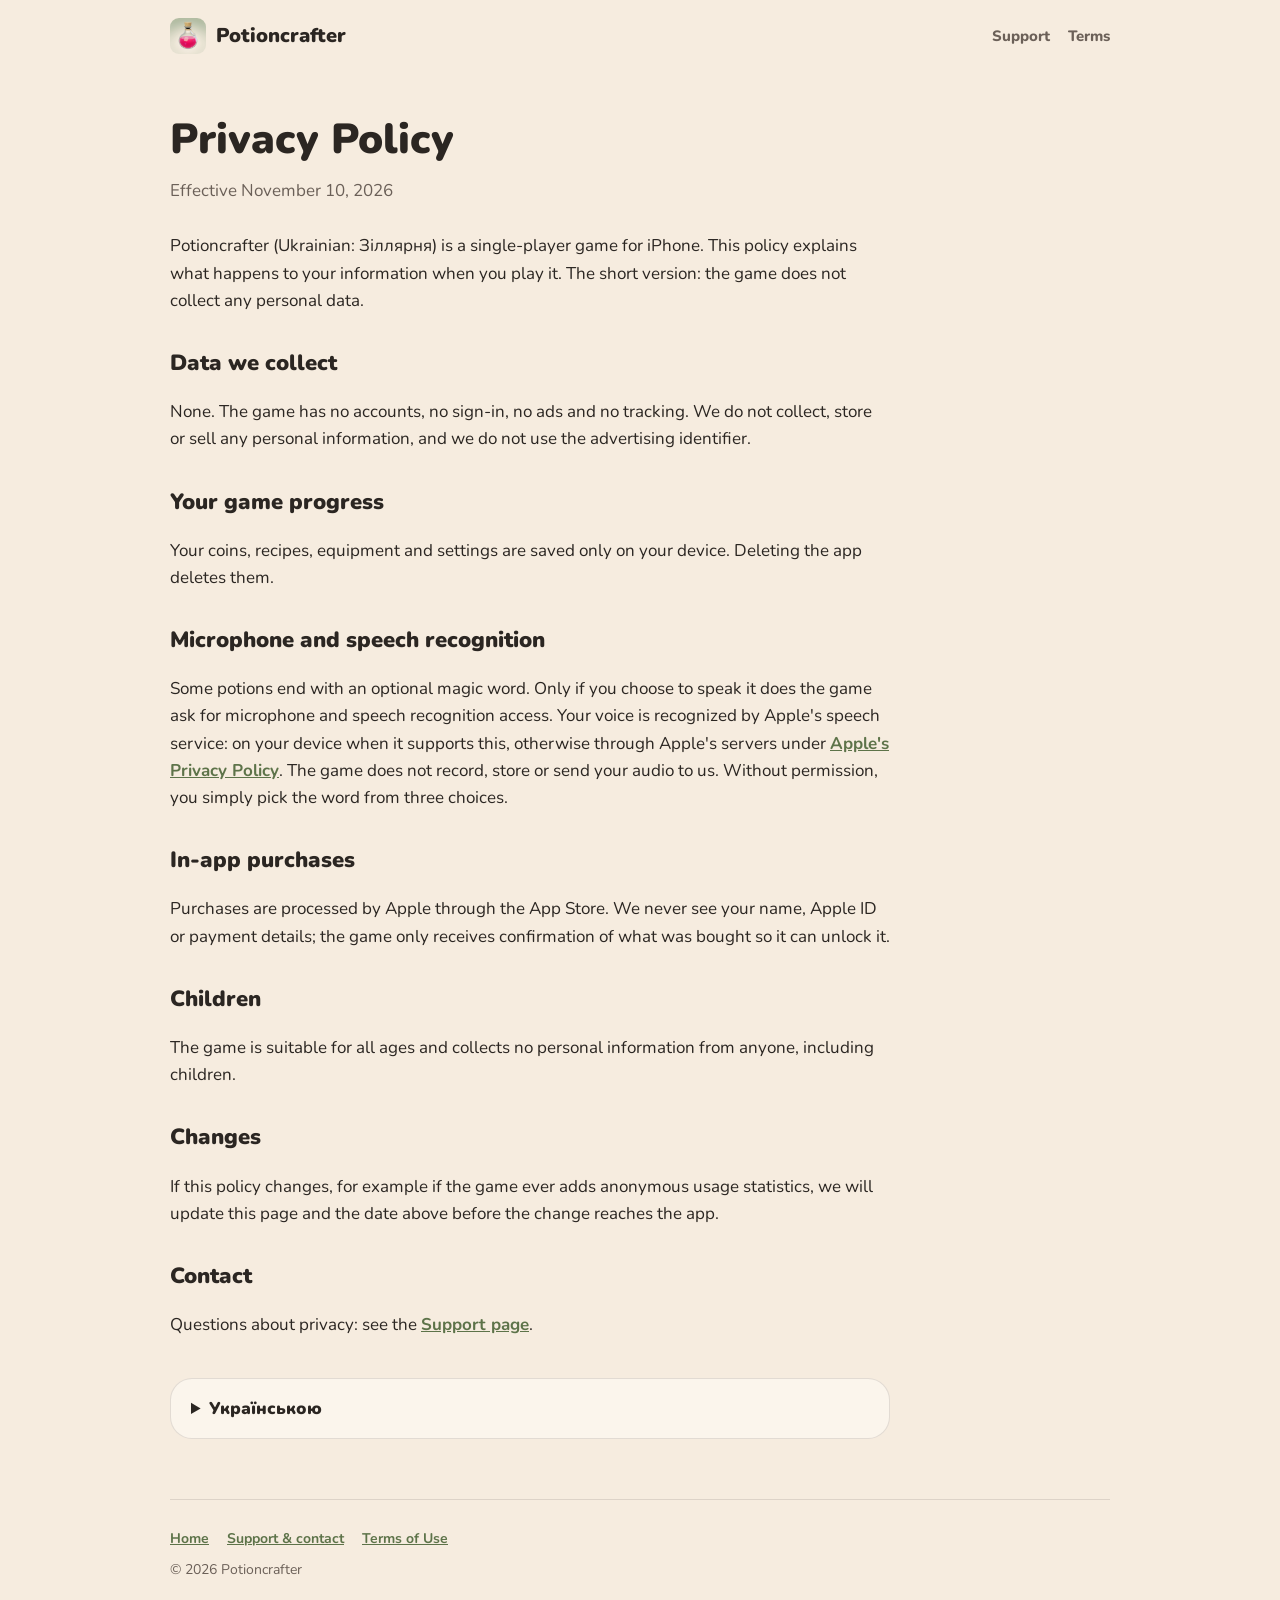
==== privacy.html @ 2d7c19d8 "Add files via upload" ====
<!doctype html>
<html lang="en">
<head>
  <meta charset="utf-8">
  <meta name="viewport" content="width=device-width, initial-scale=1">
  <title>Potioncrafter Privacy Policy</title>
  <link rel="icon" href="img/icon.png">
  <link rel="preconnect" href="https://fonts.googleapis.com">
  <link rel="preconnect" href="https://fonts.gstatic.com" crossorigin>
  <link href="https://fonts.googleapis.com/css2?family=Nunito:wght@400;700;800;900&display=swap" rel="stylesheet">
  <link rel="stylesheet" href="style.css">
</head>
<body>
  <div class="wrap">
    <header class="top">
      <a class="brand" href="./"><img src="img/icon.png" alt="">Potioncrafter</a>
      <nav>
        <a href="support.html">Support</a>
        <a href="terms.html">Terms</a>
      </nav>
    </header>

    <main class="doc">
      <h1>Privacy Policy</h1>
      <p class="date">Effective November 10, 2026</p>

      <p>Potioncrafter (Ukrainian: Зіллярня) is a single-player game for iPhone. This policy explains what happens to your information when you play it. The short version: the game does not collect any personal data.</p>

      <h2>Data we collect</h2>
      <p>None. The game has no accounts, no sign-in, no ads and no tracking. We do not collect, store or sell any personal information, and we do not use the advertising identifier.</p>

      <h2>Your game progress</h2>
      <p>Your coins, recipes, equipment and settings are saved only on your device. Deleting the app deletes them.</p>

      <h2>Microphone and speech recognition</h2>
      <p>Some potions end with an optional magic word. Only if you choose to speak it does the game ask for microphone and speech recognition access. Your voice is recognized by Apple's speech service: on your device when it supports this, otherwise through Apple's servers under <a href="https://www.apple.com/legal/privacy/">Apple's Privacy Policy</a>. The game does not record, store or send your audio to us. Without permission, you simply pick the word from three choices.</p>

      <h2>In-app purchases</h2>
      <p>Purchases are processed by Apple through the App Store. We never see your name, Apple ID or payment details; the game only receives confirmation of what was bought so it can unlock it.</p>

      <h2>Children</h2>
      <p>The game is suitable for all ages and collects no personal information from anyone, including children.</p>

      <h2>Changes</h2>
      <p>If this policy changes, for example if the game ever adds anonymous usage statistics, we will update this page and the date above before the change reaches the app.</p>

      <h2>Contact</h2>
      <p>Questions about privacy: see the <a href="support.html">Support page</a>.</p>

      <details>
        <summary>Українською</summary>
        <p><strong>Політика конфіденційності «Зіллярні»</strong>, чинна з 10 листопада 2026 року.</p>
        <p>Гра не збирає особистих даних: немає акаунтів, реклами й стеження. Прогрес зберігається лише на вашому пристрої.</p>
        <p>Мікрофон потрібен тільки для необов'язкового чарівного слова, і лише якщо ви дозволите. Слово розпізнає сервіс Apple — на пристрої, якщо він це підтримує, інакше через сервер Apple. Гра не записує звук і не надсилає його нам.</p>
        <p>Покупки обробляє Apple. Ми не бачимо ваших платіжних даних.</p>
        <p>Питання — на <a href="support.html">сторінці підтримки</a>.</p>
      </details>
    </main>

    <footer>
      <div class="links">
        <a href="./">Home</a>
        <a href="support.html">Support &amp; contact</a>
        <a href="terms.html">Terms of Use</a>
      </div>
      © 2026 Potioncrafter
    </footer>
  </div>
</body>
</html>
---- style.css ----
:root {
  --paper: #f6ecdf;
  --card: #fbf5ec;
  --well: #efe2cf;
  --ink: #2b2622;
  --ink-soft: #6b6058;
  --sage: #7e9466;
  --sage-dark: #5d7349;
  --amber: #e0a33a;
  --line: rgba(43, 38, 34, 0.12);
  --radius: 22px;
}

* { box-sizing: border-box; }

html { -webkit-text-size-adjust: 100%; }

body {
  margin: 0;
  background: var(--paper);
  color: var(--ink);
  font: 400 17px/1.6 "Nunito", system-ui, -apple-system, sans-serif;
}

a { color: var(--sage-dark); font-weight: 700; }
a:hover { color: var(--ink); }

.wrap { max-width: 980px; margin: 0 auto; padding: 0 20px; }

/* Top bar */
.top {
  display: flex; align-items: center; justify-content: space-between;
  padding: 18px 0;
}
.brand { display: flex; align-items: center; gap: 10px; text-decoration: none; color: var(--ink); font-weight: 900; font-size: 20px; }
.brand img { width: 36px; height: 36px; border-radius: 9px; }
.top nav { display: flex; gap: 18px; flex-wrap: wrap; }
.top nav a { text-decoration: none; color: var(--ink-soft); font-weight: 800; font-size: 15px; }
.top nav a:hover { color: var(--ink); }

/* Hero */
.hero { display: grid; grid-template-columns: 1.1fr 0.9fr; gap: 40px; align-items: center; padding: 40px 0 56px; }
.hero h1 { font-size: clamp(44px, 7vw, 72px); line-height: 1; margin: 0 0 6px; font-weight: 900; letter-spacing: -1px; }
.hero .uk { color: var(--sage-dark); font-weight: 800; margin: 0 0 18px; }
.hero p.lead { font-size: 20px; color: var(--ink-soft); margin: 0 0 28px; max-width: 34ch; }
.hero .icon { width: 96px; height: 96px; border-radius: 22px; box-shadow: 0 8px 24px rgba(43, 38, 34, 0.18); margin-bottom: 20px; }
.badge {
  display: inline-flex; align-items: center; gap: 10px;
  background: var(--ink); color: var(--paper); text-decoration: none;
  padding: 14px 22px; border-radius: 16px; font-weight: 800;
}
.badge small { display: block; font-size: 11px; font-weight: 700; opacity: 0.75; line-height: 1.1; }
.badge span { line-height: 1.1; }
.note { color: var(--ink-soft); font-size: 14px; margin-top: 12px; }
.phone {
  justify-self: center; width: min(300px, 80vw); aspect-ratio: 1320 / 2868;
  border-radius: 42px; overflow: hidden; border: 8px solid var(--ink);
  box-shadow: 0 20px 50px rgba(43, 38, 34, 0.25); background: var(--well);
}
.phone img { width: 100%; height: 100%; object-fit: cover; display: block; }

/* Sections */
section { padding: 48px 0; border-top: 1px solid var(--line); }
section h2 { font-size: 34px; font-weight: 900; margin: 0 0 8px; }
section .sub { color: var(--ink-soft); margin: 0 0 28px; }

.features { display: grid; grid-template-columns: repeat(3, 1fr); gap: 16px; }
.feature { background: var(--card); border: 1px solid var(--line); border-radius: var(--radius); padding: 22px; }
.feature .emoji { font-size: 30px; }
.feature h3 { margin: 8px 0 6px; font-size: 19px; font-weight: 900; }
.feature p { margin: 0; color: var(--ink-soft); font-size: 15.5px; }

.shots { display: flex; gap: 16px; overflow-x: auto; padding-bottom: 12px; scroll-snap-type: x mandatory; }
.shots img {
  flex: 0 0 auto; width: 220px; aspect-ratio: 1320 / 2868; object-fit: cover;
  border-radius: 26px; border: 5px solid var(--ink); scroll-snap-align: start; background: var(--well);
}

.price { background: var(--card); border: 2px solid var(--sage); border-radius: var(--radius); padding: 24px; }
.price ul { margin: 10px 0 0; padding-left: 20px; }

/* Text pages */
.doc { max-width: 720px; padding: 24px 0 60px; }
.doc h1 { font-size: 42px; font-weight: 900; margin: 10px 0 4px; }
.doc .date { color: var(--ink-soft); margin: 0 0 28px; }
.doc h2 { font-size: 22px; font-weight: 900; margin: 32px 0 6px; }
.doc p, .doc li { color: var(--ink); }
.doc details { margin-top: 40px; background: var(--card); border: 1px solid var(--line); border-radius: var(--radius); padding: 16px 20px; }
.doc summary { cursor: pointer; font-weight: 900; }
.mail {
  display: inline-block; background: var(--sage); color: #fff; text-decoration: none;
  padding: 14px 22px; border-radius: 16px; font-weight: 900; font-size: 18px; margin: 8px 0 18px;
}
.mail:hover { background: var(--sage-dark); color: #fff; }

footer { border-top: 1px solid var(--line); padding: 28px 0 40px; color: var(--ink-soft); font-size: 14px; }
footer .links { display: flex; gap: 18px; flex-wrap: wrap; margin-bottom: 8px; }

@media (max-width: 760px) {
  .hero { grid-template-columns: 1fr; padding-top: 16px; text-align: left; }
  .phone { width: min(260px, 70vw); }
  .features { grid-template-columns: 1fr; }
  .top nav { gap: 12px; }
  .top nav a.hide-sm { display: none; }
}
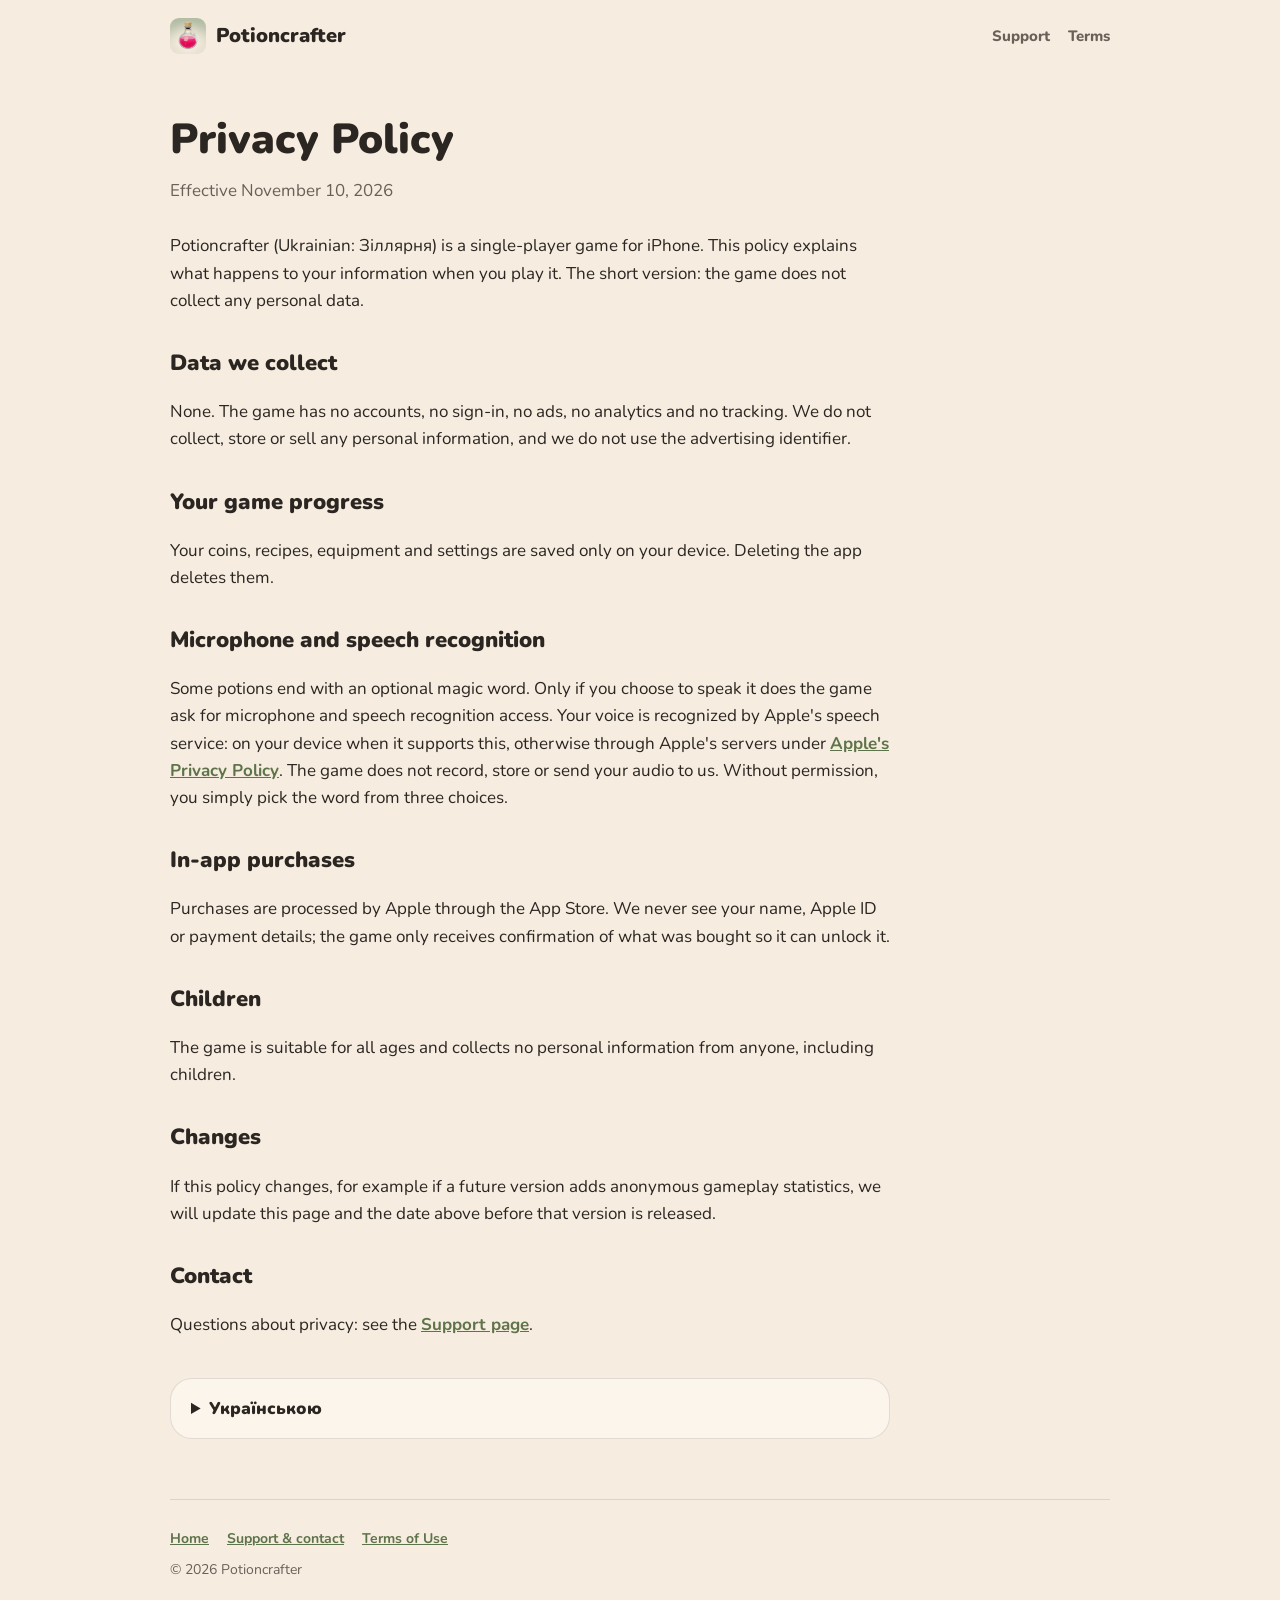
==== commit 8b8d33ac: "Site: English screenshots, privacy notes no analytics Replace the Ukrainian screenshots with English" ====
--- a/privacy.html
+++ b/privacy.html
@@ -27,7 +27,7 @@
       <p>Potioncrafter (Ukrainian: Зіллярня) is a single-player game for iPhone. This policy explains what happens to your information when you play it. The short version: the game does not collect any personal data.</p>
 
       <h2>Data we collect</h2>
-      <p>None. The game has no accounts, no sign-in, no ads and no tracking. We do not collect, store or sell any personal information, and we do not use the advertising identifier.</p>
+      <p>None. The game has no accounts, no sign-in, no ads, no analytics and no tracking. We do not collect, store or sell any personal information, and we do not use the advertising identifier.</p>
 
       <h2>Your game progress</h2>
       <p>Your coins, recipes, equipment and settings are saved only on your device. Deleting the app deletes them.</p>
@@ -42,7 +42,7 @@
       <p>The game is suitable for all ages and collects no personal information from anyone, including children.</p>
 
       <h2>Changes</h2>
-      <p>If this policy changes, for example if the game ever adds anonymous usage statistics, we will update this page and the date above before the change reaches the app.</p>
+      <p>If this policy changes, for example if a future version adds anonymous gameplay statistics, we will update this page and the date above before that version is released.</p>
 
       <h2>Contact</h2>
       <p>Questions about privacy: see the <a href="support.html">Support page</a>.</p>
@@ -50,7 +50,7 @@
       <details>
         <summary>Українською</summary>
         <p><strong>Політика конфіденційності «Зіллярні»</strong>, чинна з 10 листопада 2026 року.</p>
-        <p>Гра не збирає особистих даних: немає акаунтів, реклами й стеження. Прогрес зберігається лише на вашому пристрої.</p>
+        <p>Гра не збирає особистих даних: немає акаунтів, реклами, аналітики й стеження. Прогрес зберігається лише на вашому пристрої.</p>
         <p>Мікрофон потрібен тільки для необов'язкового чарівного слова, і лише якщо ви дозволите. Слово розпізнає сервіс Apple — на пристрої, якщо він це підтримує, інакше через сервер Apple. Гра не записує звук і не надсилає його нам.</p>
         <p>Покупки обробляє Apple. Ми не бачимо ваших платіжних даних.</p>
         <p>Питання — на <a href="support.html">сторінці підтримки</a>.</p>
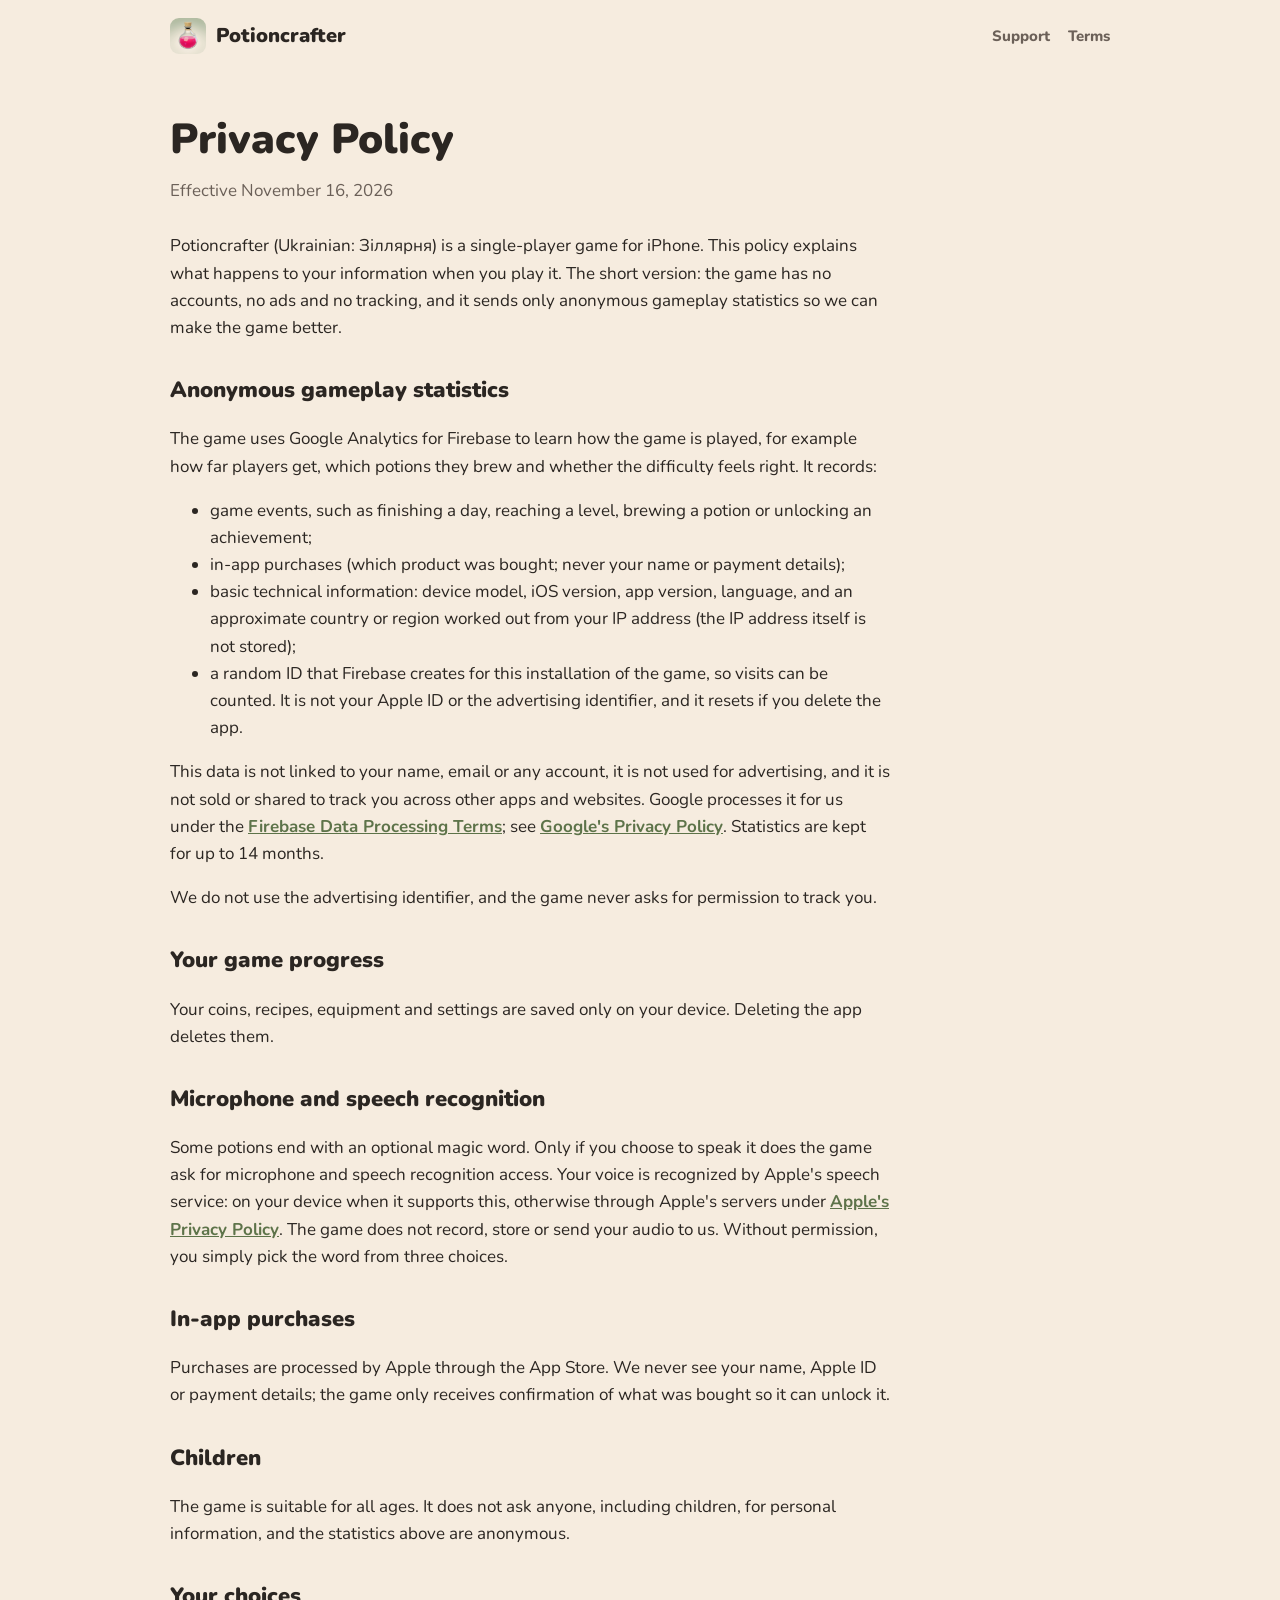
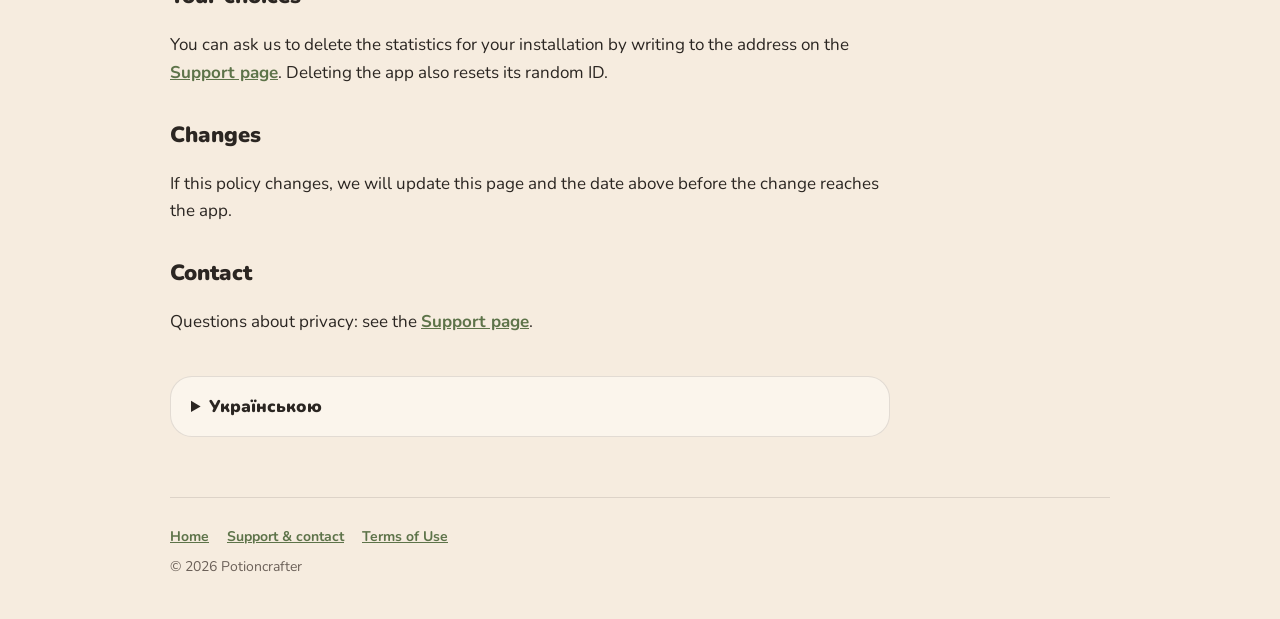
==== commit 82fcd71a: "Privacy policy: anonymous gameplay statistics (Firebase Analytics) Co-Authored-By: Claude Opus 5.5 <" ====
--- a/privacy.html
+++ b/privacy.html
@@ -22,12 +22,20 @@
 
     <main class="doc">
       <h1>Privacy Policy</h1>
-      <p class="date">Effective November 10, 2026</p>
+      <p class="date">Effective November 16, 2026</p>
 
-      <p>Potioncrafter (Ukrainian: Зіллярня) is a single-player game for iPhone. This policy explains what happens to your information when you play it. The short version: the game does not collect any personal data.</p>
+      <p>Potioncrafter (Ukrainian: Зіллярня) is a single-player game for iPhone. This policy explains what happens to your information when you play it. The short version: the game has no accounts, no ads and no tracking, and it sends only anonymous gameplay statistics so we can make the game better.</p>
 
-      <h2>Data we collect</h2>
-      <p>None. The game has no accounts, no sign-in, no ads, no analytics and no tracking. We do not collect, store or sell any personal information, and we do not use the advertising identifier.</p>
+      <h2>Anonymous gameplay statistics</h2>
+      <p>The game uses Google Analytics for Firebase to learn how the game is played, for example how far players get, which potions they brew and whether the difficulty feels right. It records:</p>
+      <ul>
+        <li>game events, such as finishing a day, reaching a level, brewing a potion or unlocking an achievement;</li>
+        <li>in-app purchases (which product was bought; never your name or payment details);</li>
+        <li>basic technical information: device model, iOS version, app version, language, and an approximate country or region worked out from your IP address (the IP address itself is not stored);</li>
+        <li>a random ID that Firebase creates for this installation of the game, so visits can be counted. It is not your Apple ID or the advertising identifier, and it resets if you delete the app.</li>
+      </ul>
+      <p>This data is not linked to your name, email or any account, it is not used for advertising, and it is not sold or shared to track you across other apps and websites. Google processes it for us under the <a href="https://firebase.google.com/terms/data-processing-terms">Firebase Data Processing Terms</a>; see <a href="https://policies.google.com/privacy">Google's Privacy Policy</a>. Statistics are kept for up to 14 months.</p>
+      <p>We do not use the advertising identifier, and the game never asks for permission to track you.</p>
 
       <h2>Your game progress</h2>
       <p>Your coins, recipes, equipment and settings are saved only on your device. Deleting the app deletes them.</p>
@@ -39,18 +47,22 @@
       <p>Purchases are processed by Apple through the App Store. We never see your name, Apple ID or payment details; the game only receives confirmation of what was bought so it can unlock it.</p>
 
       <h2>Children</h2>
-      <p>The game is suitable for all ages and collects no personal information from anyone, including children.</p>
+      <p>The game is suitable for all ages. It does not ask anyone, including children, for personal information, and the statistics above are anonymous.</p>
+
+      <h2>Your choices</h2>
+      <p>You can ask us to delete the statistics for your installation by writing to the address on the <a href="support.html">Support page</a>. Deleting the app also resets its random ID.</p>
 
       <h2>Changes</h2>
-      <p>If this policy changes, for example if a future version adds anonymous gameplay statistics, we will update this page and the date above before that version is released.</p>
+      <p>If this policy changes, we will update this page and the date above before the change reaches the app.</p>
 
       <h2>Contact</h2>
       <p>Questions about privacy: see the <a href="support.html">Support page</a>.</p>
 
       <details>
         <summary>Українською</summary>
-        <p><strong>Політика конфіденційності «Зіллярні»</strong>, чинна з 10 листопада 2026 року.</p>
-        <p>Гра не збирає особистих даних: немає акаунтів, реклами, аналітики й стеження. Прогрес зберігається лише на вашому пристрої.</p>
+        <p><strong>Політика конфіденційності «Зіллярні»</strong>, чинна з 16 листопада 2026 року.</p>
+        <p>У грі немає акаунтів, реклами й стеження. Прогрес зберігається лише на вашому пристрої.</p>
+        <p>Гра надсилає анонімну статистику через Google Analytics for Firebase: ігрові події (завершення дня, рівень, зварене зілля, досягнення), покупки (лише який товар), модель пристрою, версію iOS і гри, мову, приблизну країну за IP-адресою (саму адресу не зберігаємо) та випадковий ідентифікатор цієї інсталяції. Ці дані не пов'язані з вашим іменем чи акаунтом і не використовуються для реклами. Щоб видалити статистику, напишіть нам.</p>
         <p>Мікрофон потрібен тільки для необов'язкового чарівного слова, і лише якщо ви дозволите. Слово розпізнає сервіс Apple — на пристрої, якщо він це підтримує, інакше через сервер Apple. Гра не записує звук і не надсилає його нам.</p>
         <p>Покупки обробляє Apple. Ми не бачимо ваших платіжних даних.</p>
         <p>Питання — на <a href="support.html">сторінці підтримки</a>.</p>
